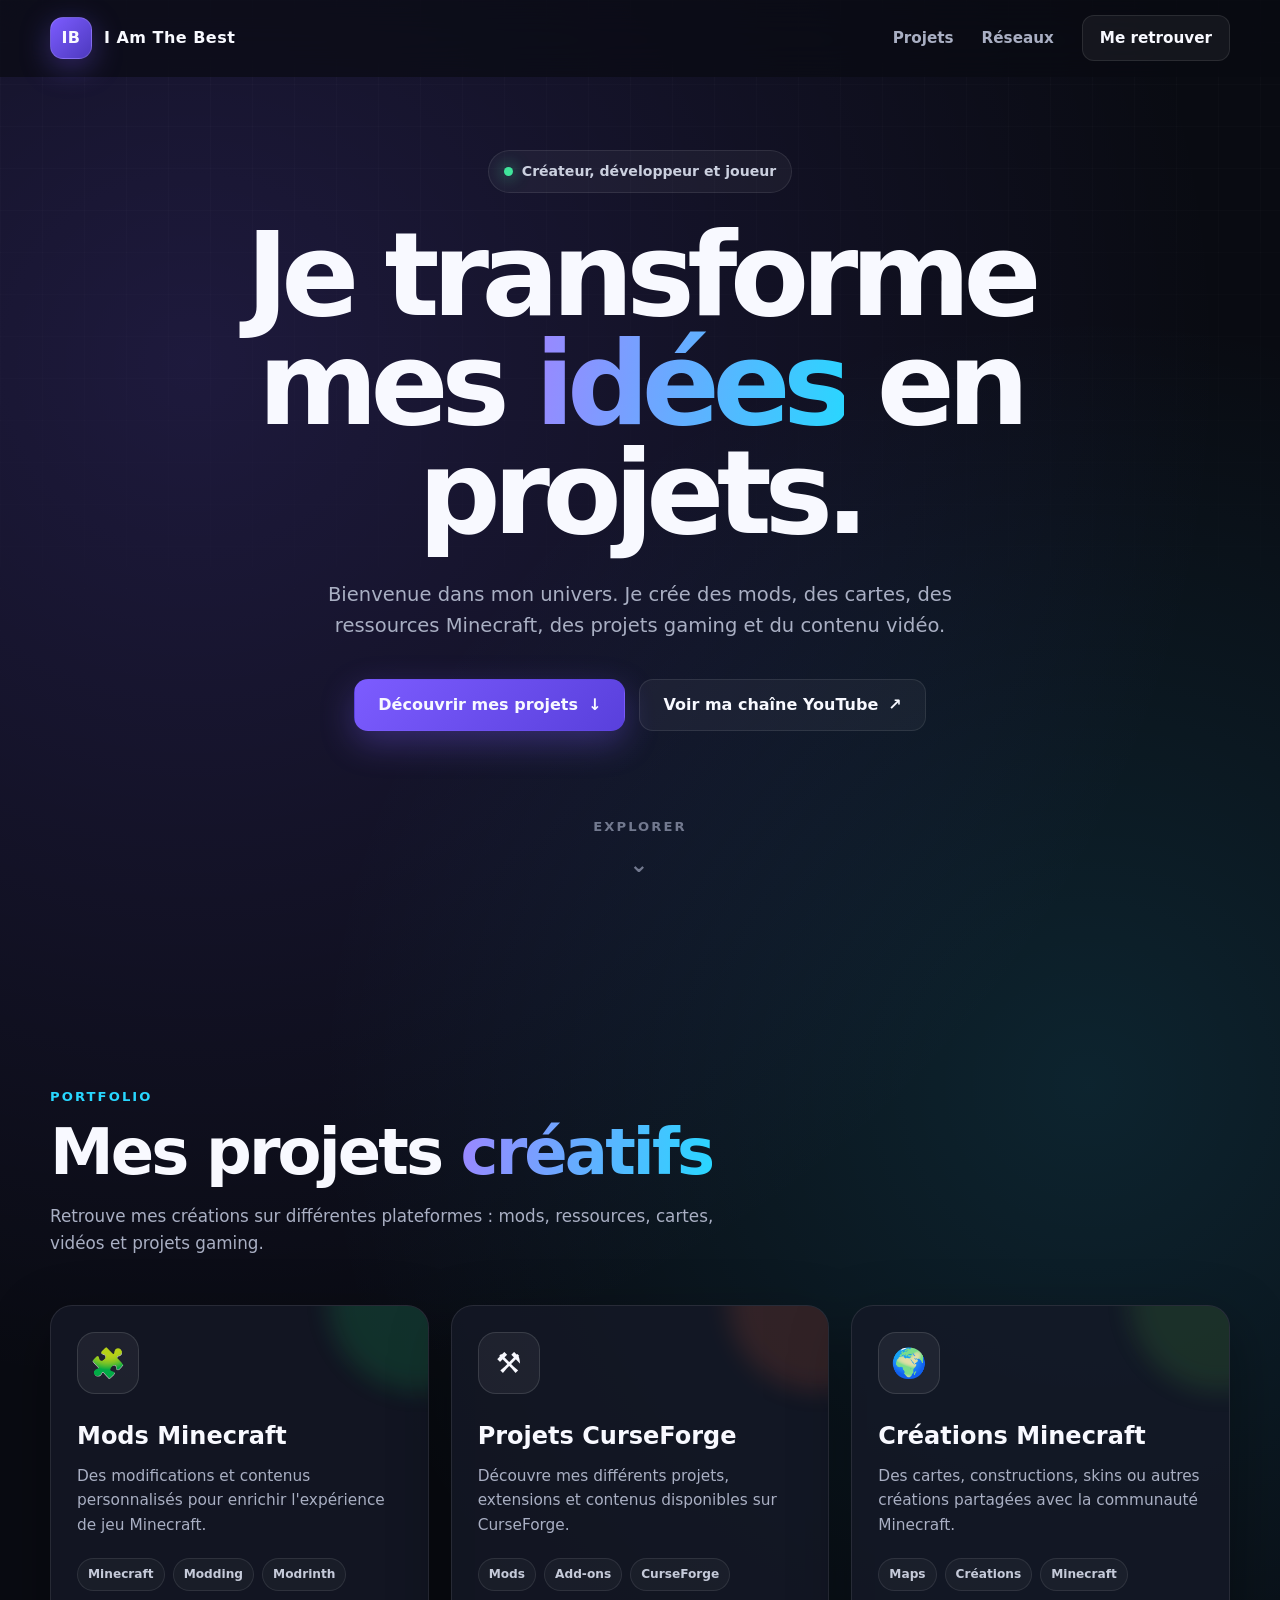
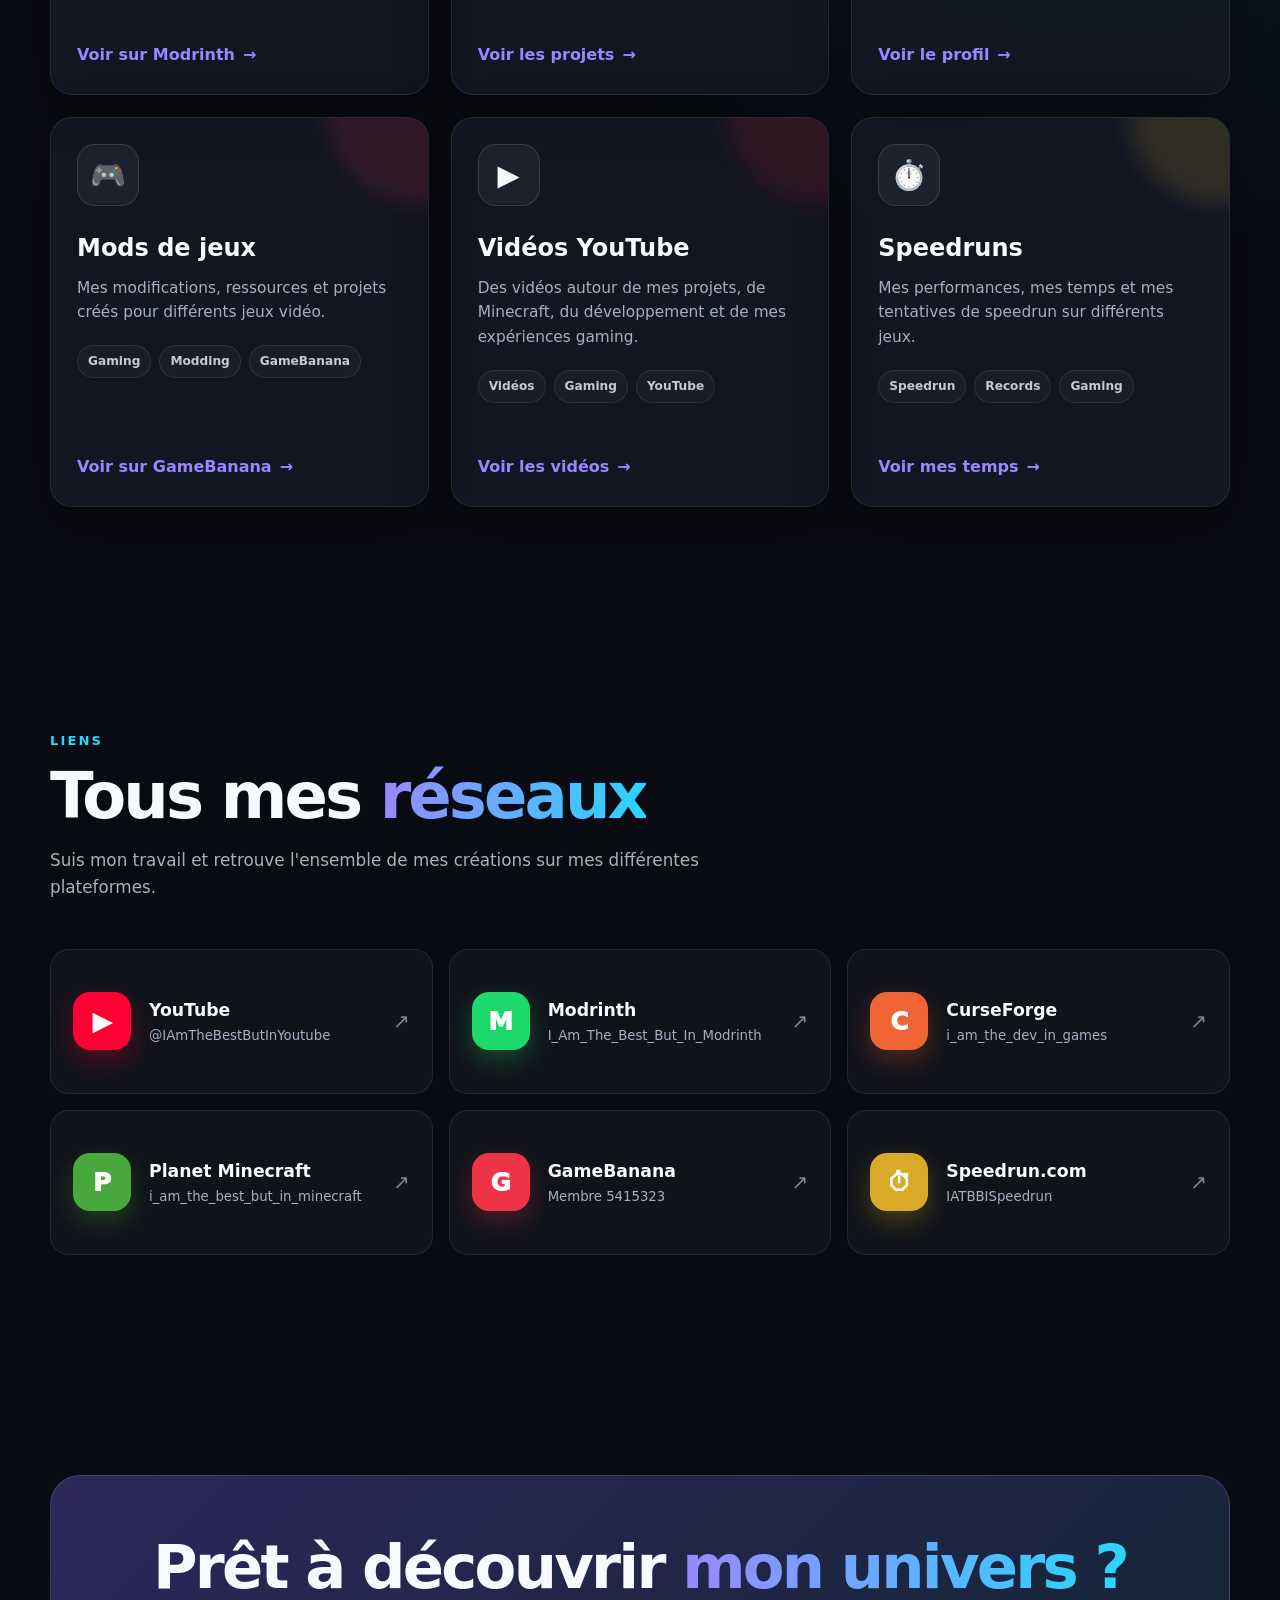
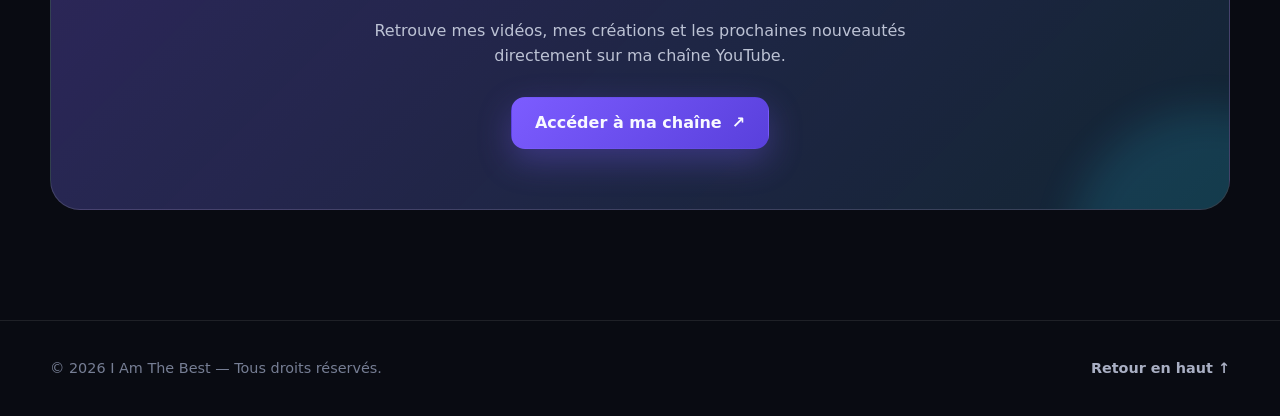
==== index.html @ abf49979 "The First Version" ====
<!DOCTYPE html>
<html lang="fr">
<head>
    <meta charset="UTF-8">

    <meta
        name="viewport"
        content="width=device-width, initial-scale=1.0"
    >

    <meta
        name="description"
        content="Découvrez mes projets, créations Minecraft, mods, jeux et speedruns."
    >

    <meta name="theme-color" content="#090b12">

    <title>I Am The Best — Projets & Réseaux</title>

    <style>
        /* =========================
           VARIABLES
        ========================== */

        :root {
            --background: #090b12;
            --background-secondary: #10131e;
            --card: rgba(21, 25, 39, 0.78);
            --card-hover: rgba(27, 32, 50, 0.95);

            --text: #f8f9ff;
            --text-secondary: #a9afc3;

            --primary: #7c5cff;
            --primary-light: #9c86ff;
            --secondary: #28d7ff;

            --border: rgba(255, 255, 255, 0.09);
            --shadow: 0 20px 60px rgba(0, 0, 0, 0.35);

            --radius: 22px;
            --max-width: 1180px;
        }

        /* =========================
           BASE
        ========================== */

        * {
            box-sizing: border-box;
            margin: 0;
            padding: 0;
        }

        html {
            scroll-behavior: smooth;
            scroll-padding-top: 100px;
        }

        body {
            min-height: 100vh;
            overflow-x: hidden;

            color: var(--text);
            background:
                radial-gradient(
                    circle at 15% 10%,
                    rgba(124, 92, 255, 0.18),
                    transparent 30%
                ),
                radial-gradient(
                    circle at 85% 30%,
                    rgba(40, 215, 255, 0.12),
                    transparent 28%
                ),
                var(--background);

            font-family:
                Inter,
                ui-sans-serif,
                system-ui,
                -apple-system,
                BlinkMacSystemFont,
                "Segoe UI",
                sans-serif;

            line-height: 1.6;
        }

        body::before {
            content: "";
            position: fixed;
            inset: 0;
            z-index: -2;
            pointer-events: none;

            background-image:
                linear-gradient(
                    rgba(255, 255, 255, 0.018) 1px,
                    transparent 1px
                ),
                linear-gradient(
                    90deg,
                    rgba(255, 255, 255, 0.018) 1px,
                    transparent 1px
                );

            background-size: 42px 42px;
            mask-image: linear-gradient(to bottom, black, transparent 90%);
        }

        a {
            color: inherit;
            text-decoration: none;
        }

        button,
        a {
            -webkit-tap-highlight-color: transparent;
        }

        img {
            display: block;
            max-width: 100%;
        }

        .container {
            width: min(calc(100% - 40px), var(--max-width));
            margin-inline: auto;
        }

        .gradient-text {
            color: transparent;
            background: linear-gradient(
                100deg,
                var(--primary-light),
                var(--secondary)
            );
            background-clip: text;
            -webkit-background-clip: text;
        }

        /* =========================
           NAVIGATION
        ========================== */

        .navbar {
            position: fixed;
            top: 0;
            left: 0;
            right: 0;
            z-index: 1000;

            border-bottom: 1px solid transparent;
            background: rgba(9, 11, 18, 0.68);
            backdrop-filter: blur(18px);
            -webkit-backdrop-filter: blur(18px);

            transition:
                border-color 0.25s ease,
                background 0.25s ease;
        }

        .navbar.scrolled {
            border-color: var(--border);
            background: rgba(9, 11, 18, 0.9);
        }

        .nav-content {
            min-height: 76px;
            display: flex;
            align-items: center;
            justify-content: space-between;
            gap: 24px;
        }

        .logo {
            display: inline-flex;
            align-items: center;
            gap: 12px;

            font-size: 1rem;
            font-weight: 900;
            letter-spacing: 0.03em;
        }

        .logo-icon {
            width: 42px;
            height: 42px;
            display: grid;
            place-items: center;

            border: 1px solid rgba(255, 255, 255, 0.15);
            border-radius: 13px;

            background: linear-gradient(
                135deg,
                var(--primary),
                #4d39be
            );

            box-shadow: 0 8px 30px rgba(124, 92, 255, 0.35);
        }

        .nav-links {
            display: flex;
            align-items: center;
            gap: 28px;

            color: var(--text-secondary);
            font-size: 0.95rem;
            font-weight: 700;
        }

        .nav-links a {
            transition: color 0.2s ease;
        }

        .nav-links a:hover {
            color: var(--text);
        }

        .nav-button {
            padding: 10px 17px;
            color: var(--text) !important;
            border: 1px solid var(--border);
            border-radius: 12px;
            background: rgba(255, 255, 255, 0.05);

            transition:
                transform 0.2s ease,
                background 0.2s ease !important;
        }

        .nav-button:hover {
            transform: translateY(-2px);
            background: rgba(255, 255, 255, 0.1);
        }

        /* =========================
           HERO
        ========================== */

        .hero {
            min-height: 100vh;
            padding: 150px 0 90px;

            display: flex;
            align-items: center;
            text-align: center;
        }

        .hero-content {
            max-width: 900px;
            margin-inline: auto;
        }

        .status {
            width: fit-content;
            margin: 0 auto 28px;
            padding: 9px 15px;

            display: flex;
            align-items: center;
            gap: 9px;

            color: #cbd0df;
            border: 1px solid var(--border);
            border-radius: 999px;
            background: rgba(255, 255, 255, 0.045);

            font-size: 0.88rem;
            font-weight: 750;
        }

        .status-dot {
            width: 9px;
            height: 9px;
            flex: 0 0 auto;

            border-radius: 50%;
            background: #40e49b;
            box-shadow: 0 0 16px rgba(64, 228, 155, 0.8);

            animation: pulse 2s infinite;
        }

        @keyframes pulse {
            50% {
                opacity: 0.45;
                transform: scale(0.8);
            }
        }

        .hero h1 {
            max-width: 850px;
            margin: 0 auto;

            font-size: clamp(3.1rem, 9vw, 7.3rem);
            line-height: 0.95;
            letter-spacing: -0.065em;
        }

        .hero-description {
            max-width: 680px;
            margin: 30px auto 0;

            color: var(--text-secondary);
            font-size: clamp(1rem, 2vw, 1.22rem);
        }

        .hero-actions {
            margin-top: 38px;

            display: flex;
            justify-content: center;
            flex-wrap: wrap;
            gap: 14px;
        }

        .button {
            min-height: 52px;
            padding: 0 23px;

            display: inline-flex;
            align-items: center;
            justify-content: center;
            gap: 10px;

            border: 1px solid var(--border);
            border-radius: 14px;

            font-weight: 850;

            transition:
                transform 0.2s ease,
                box-shadow 0.2s ease,
                background 0.2s ease;
        }

        .button:hover {
            transform: translateY(-3px);
        }

        .button-primary {
            border-color: transparent;
            background: linear-gradient(
                135deg,
                var(--primary),
                #5940dc
            );

            box-shadow: 0 12px 34px rgba(124, 92, 255, 0.32);
        }

        .button-primary:hover {
            box-shadow: 0 16px 40px rgba(124, 92, 255, 0.44);
        }

        .button-secondary {
            background: rgba(255, 255, 255, 0.045);
        }

        .button-secondary:hover {
            background: rgba(255, 255, 255, 0.09);
        }

        .scroll-indicator {
            margin-top: 85px;
            color: #72798f;
            font-size: 0.82rem;
            font-weight: 800;
            letter-spacing: 0.16em;
            text-transform: uppercase;
        }

        .scroll-arrow {
            display: block;
            margin-top: 10px;
            font-size: 1.4rem;
            animation: bounce 1.6s infinite;
        }

        @keyframes bounce {
            50% {
                transform: translateY(8px);
            }
        }

        /* =========================
           SECTIONS
        ========================== */

        .section {
            padding: 110px 0;
        }

        .section-heading {
            max-width: 680px;
            margin-bottom: 48px;
        }

        .section-label {
            display: inline-block;
            margin-bottom: 12px;

            color: var(--secondary);
            font-size: 0.82rem;
            font-weight: 900;
            letter-spacing: 0.16em;
            text-transform: uppercase;
        }

        .section-heading h2 {
            font-size: clamp(2.2rem, 5vw, 4rem);
            line-height: 1.05;
            letter-spacing: -0.045em;
        }

        .section-heading p {
            margin-top: 17px;
            color: var(--text-secondary);
            font-size: 1.05rem;
        }

        /* =========================
           PROJECTS
        ========================== */

        .projects-grid {
            display: grid;
            grid-template-columns: repeat(3, 1fr);
            gap: 22px;
        }

        .project-card {
            min-height: 390px;
            padding: 26px;

            display: flex;
            flex-direction: column;

            overflow: hidden;
            position: relative;

            border: 1px solid var(--border);
            border-radius: var(--radius);
            background: var(--card);
            box-shadow: var(--shadow);

            transition:
                transform 0.3s ease,
                border-color 0.3s ease,
                background 0.3s ease;
        }

        .project-card::before {
            content: "";
            width: 180px;
            height: 180px;

            position: absolute;
            top: -95px;
            right: -80px;

            border-radius: 50%;
            background: var(--project-color, var(--primary));
            opacity: 0.14;
            filter: blur(12px);
        }

        .project-card:hover {
            transform: translateY(-8px);
            border-color: rgba(156, 134, 255, 0.38);
            background: var(--card-hover);
        }

        .project-icon {
            width: 62px;
            height: 62px;
            display: grid;
            place-items: center;

            position: relative;
            z-index: 1;

            border: 1px solid rgba(255, 255, 255, 0.12);
            border-radius: 18px;
            background: rgba(255, 255, 255, 0.055);

            font-size: 1.8rem;
        }

        .project-card h3 {
            margin-top: 28px;
            font-size: 1.5rem;
            line-height: 1.2;
        }

        .project-card p {
            margin-top: 13px;
            color: var(--text-secondary);
            font-size: 0.96rem;
        }

        .tags {
            margin-top: 20px;

            display: flex;
            flex-wrap: wrap;
            gap: 8px;
        }

        .tag {
            padding: 6px 10px;

            color: #c5cad9;
            border: 1px solid var(--border);
            border-radius: 999px;
            background: rgba(255, 255, 255, 0.035);

            font-size: 0.76rem;
            font-weight: 800;
        }

        .project-link {
            margin-top: auto;
            padding-top: 26px;

            display: inline-flex;
            align-items: center;
            gap: 8px;

            color: var(--primary-light);
            font-weight: 850;
        }

        .project-link span {
            transition: transform 0.2s ease;
        }

        .project-link:hover span {
            transform: translateX(5px);
        }

        /* =========================
           SOCIAL NETWORKS
        ========================== */

        .socials-section {
            position: relative;
        }

        .socials-grid {
            display: grid;
            grid-template-columns: repeat(3, 1fr);
            gap: 16px;
        }

        .social-card {
            min-height: 145px;
            padding: 22px;

            display: flex;
            align-items: center;
            gap: 18px;

            border: 1px solid var(--border);
            border-radius: 19px;
            background: rgba(255, 255, 255, 0.035);

            transition:
                transform 0.25s ease,
                border-color 0.25s ease,
                background 0.25s ease;
        }

        .social-card:hover {
            transform: translateY(-5px);
            border-color: var(--social-color);
            background: rgba(255, 255, 255, 0.065);
        }

        .social-icon {
            width: 58px;
            height: 58px;
            flex: 0 0 auto;

            display: grid;
            place-items: center;

            color: white;
            border-radius: 17px;
            background: var(--social-color);

            font-size: 1.55rem;
            font-weight: 950;

            box-shadow: 0 10px 25px color-mix(
                in srgb,
                var(--social-color) 28%,
                transparent
            );
        }

        .social-information {
            min-width: 0;
        }

        .social-information h3 {
            font-size: 1.08rem;
        }

        .social-information p {
            max-width: 100%;
            overflow: hidden;

            color: var(--text-secondary);
            font-size: 0.83rem;
            text-overflow: ellipsis;
            white-space: nowrap;
        }

        .social-arrow {
            margin-left: auto;
            color: #7f869c;
            font-size: 1.25rem;

            transition:
                color 0.2s ease,
                transform 0.2s ease;
        }

        .social-card:hover .social-arrow {
            color: white;
            transform: translate(3px, -3px);
        }

        /* =========================
           CONTACT BANNER
        ========================== */

        .contact-banner {
            padding: 60px;
            overflow: hidden;
            position: relative;

            border: 1px solid rgba(255, 255, 255, 0.13);
            border-radius: 30px;

            background:
                linear-gradient(
                    135deg,
                    rgba(124, 92, 255, 0.27),
                    rgba(40, 215, 255, 0.09)
                ),
                var(--background-secondary);

            text-align: center;
        }

        .contact-banner::after {
            content: "";
            width: 280px;
            height: 280px;

            position: absolute;
            right: -120px;
            bottom: -180px;

            border-radius: 50%;
            background: var(--secondary);
            opacity: 0.13;
            filter: blur(20px);
        }

        .contact-banner h2 {
            position: relative;
            z-index: 1;

            font-size: clamp(2rem, 5vw, 3.8rem);
            line-height: 1.05;
            letter-spacing: -0.045em;
        }

        .contact-banner p {
            max-width: 620px;
            margin: 18px auto 28px;
            position: relative;
            z-index: 1;

            color: #bcc2d4;
        }

        .contact-banner .button {
            position: relative;
            z-index: 1;
        }

        /* =========================
           FOOTER
        ========================== */

        footer {
            padding: 36px 0;

            color: #767e94;
            border-top: 1px solid var(--border);

            font-size: 0.9rem;
        }

        .footer-content {
            display: flex;
            align-items: center;
            justify-content: space-between;
            gap: 20px;
        }

        .back-to-top {
            color: var(--text-secondary);
            font-weight: 750;
        }

        .back-to-top:hover {
            color: white;
        }

        /* =========================
           ANIMATIONS
        ========================== */

        .reveal {
            opacity: 0;
            transform: translateY(28px);

            transition:
                opacity 0.7s ease,
                transform 0.7s ease;
        }

        .reveal.visible {
            opacity: 1;
            transform: translateY(0);
        }

        /* =========================
           RESPONSIVE
        ========================== */

        @media (max-width: 950px) {
            .projects-grid {
                grid-template-columns: repeat(2, 1fr);
            }

            .socials-grid {
                grid-template-columns: repeat(2, 1fr);
            }
        }

        @media (max-width: 700px) {
            .container {
                width: min(calc(100% - 28px), var(--max-width));
            }

            .nav-links a:not(.nav-button) {
                display: none;
            }

            .hero {
                padding-top: 130px;
            }

            .hero h1 {
                font-size: clamp(3rem, 17vw, 5rem);
            }

            .section {
                padding: 80px 0;
            }

            .projects-grid,
            .socials-grid {
                grid-template-columns: 1fr;
            }

            .project-card {
                min-height: 340px;
            }

            .contact-banner {
                padding: 48px 22px;
                border-radius: 23px;
            }

            .footer-content {
                flex-direction: column;
                text-align: center;
            }
        }

        @media (prefers-reduced-motion: reduce) {
            *,
            *::before,
            *::after {
                scroll-behavior: auto !important;
                animation-duration: 0.01ms !important;
                animation-iteration-count: 1 !important;
                transition-duration: 0.01ms !important;
            }
        }
    </style>
</head>

<body id="accueil">

    <!-- Navigation -->
    <header class="navbar" id="navbar">
        <nav class="container nav-content" aria-label="Navigation principale">

            <a class="logo" href="#accueil" aria-label="Retour à l'accueil">
                <span class="logo-icon">IB</span>
                <span>I Am The Best</span>
            </a>

            <div class="nav-links">
                <a href="#projets">Projets</a>
                <a href="#reseaux">Réseaux</a>
                <a class="nav-button" href="#reseaux">
                    Me retrouver
                </a>
            </div>

        </nav>
    </header>

    <main>

        <!-- Hero -->
        <section class="hero">
            <div class="container hero-content">

                <div class="status">
                    <span class="status-dot"></span>
                    Créateur, développeur et joueur
                </div>

                <h1>
                    Je transforme mes
                    <span class="gradient-text">idées</span>
                    en projets.
                </h1>

                <p class="hero-description">
                    Bienvenue dans mon univers. Je crée des mods, des cartes,
                    des ressources Minecraft, des projets gaming et du contenu
                    vidéo.
                </p>

                <div class="hero-actions">
                    <a class="button button-primary" href="#projets">
                        Découvrir mes projets
                        <span aria-hidden="true">↓</span>
                    </a>

                    <a
                        class="button button-secondary"
                        href="https://www.youtube.com/@IAmTheBestButInYoutube"
                        target="_blank"
                        rel="noopener noreferrer"
                    >
                        Voir ma chaîne YouTube
                        <span aria-hidden="true">↗</span>
                    </a>
                </div>

                <div class="scroll-indicator" aria-hidden="true">
                    Explorer
                    <span class="scroll-arrow">⌄</span>
                </div>

            </div>
        </section>

        <!-- Projects -->
        <section class="section" id="projets">
            <div class="container">

                <div class="section-heading reveal">
                    <span class="section-label">Portfolio</span>

                    <h2>
                        Mes projets
                        <span class="gradient-text">créatifs</span>
                    </h2>

                    <p>
                        Retrouve mes créations sur différentes plateformes :
                        mods, ressources, cartes, vidéos et projets gaming.
                    </p>
                </div>

                <div class="projects-grid">

                    <article
                        class="project-card reveal"
                        style="--project-color: #1bd96a;"
                    >
                        <div class="project-icon" aria-hidden="true">🧩</div>

                        <h3>Mods Minecraft</h3>

                        <p>
                            Des modifications et contenus personnalisés pour
                            enrichir l'expérience de jeu Minecraft.
                        </p>

                        <div class="tags">
                            <span class="tag">Minecraft</span>
                            <span class="tag">Modding</span>
                            <span class="tag">Modrinth</span>
                        </div>

                        <a
                            class="project-link"
                            href="https://modrinth.com/user/I_Am_The_Best_But_In_Modrinth"
                            target="_blank"
                            rel="noopener noreferrer"
                        >
                            Voir sur Modrinth
                            <span aria-hidden="true">→</span>
                        </a>
                    </article>

                    <article
                        class="project-card reveal"
                        style="--project-color: #f16436;"
                    >
                        <div class="project-icon" aria-hidden="true">⚒️</div>

                        <h3>Projets CurseForge</h3>

                        <p>
                            Découvre mes différents projets, extensions et
                            contenus disponibles sur CurseForge.
                        </p>

                        <div class="tags">
                            <span class="tag">Mods</span>
                            <span class="tag">Add-ons</span>
                            <span class="tag">CurseForge</span>
                        </div>

                        <a
                            class="project-link"
                            href="https://www.curseforge.com/members/i_am_the_dev_in_games/projects"
                            target="_blank"
                            rel="noopener noreferrer"
                        >
                            Voir les projets
                            <span aria-hidden="true">→</span>
                        </a>
                    </article>

                    <article
                        class="project-card reveal"
                        style="--project-color: #56bd45;"
                    >
                        <div class="project-icon" aria-hidden="true">🌍</div>

                        <h3>Créations Minecraft</h3>

                        <p>
                            Des cartes, constructions, skins ou autres créations
                            partagées avec la communauté Minecraft.
                        </p>

                        <div class="tags">
                            <span class="tag">Maps</span>
                            <span class="tag">Créations</span>
                            <span class="tag">Minecraft</span>
                        </div>

                        <a
                            class="project-link"
                            href="https://www.planetminecraft.com/member/i_am_the_best_but_in_minecraft/"
                            target="_blank"
                            rel="noopener noreferrer"
                        >
                            Voir le profil
                            <span aria-hidden="true">→</span>
                        </a>
                    </article>

                    <article
                        class="project-card reveal"
                        style="--project-color: #ff374f;"
                    >
                        <div class="project-icon" aria-hidden="true">🎮</div>

                        <h3>Mods de jeux</h3>

                        <p>
                            Mes modifications, ressources et projets créés pour
                            différents jeux vidéo.
                        </p>

                        <div class="tags">
                            <span class="tag">Gaming</span>
                            <span class="tag">Modding</span>
                            <span class="tag">GameBanana</span>
                        </div>

                        <a
                            class="project-link"
                            href="https://gamebanana.com/members/5415323"
                            target="_blank"
                            rel="noopener noreferrer"
                        >
                            Voir sur GameBanana
                            <span aria-hidden="true">→</span>
                        </a>
                    </article>

                    <article
                        class="project-card reveal"
                        style="--project-color: #e92525;"
                    >
                        <div class="project-icon" aria-hidden="true">▶️</div>

                        <h3>Vidéos YouTube</h3>

                        <p>
                            Des vidéos autour de mes projets, de Minecraft,
                            du développement et de mes expériences gaming.
                        </p>

                        <div class="tags">
                            <span class="tag">Vidéos</span>
                            <span class="tag">Gaming</span>
                            <span class="tag">YouTube</span>
                        </div>

                        <a
                            class="project-link"
                            href="https://www.youtube.com/@IAmTheBestButInYoutube"
                            target="_blank"
                            rel="noopener noreferrer"
                        >
                            Voir les vidéos
                            <span aria-hidden="true">→</span>
                        </a>
                    </article>

                    <article
                        class="project-card reveal"
                        style="--project-color: #f6c744;"
                    >
                        <div class="project-icon" aria-hidden="true">⏱️</div>

                        <h3>Speedruns</h3>

                        <p>
                            Mes performances, mes temps et mes tentatives
                            de speedrun sur différents jeux.
                        </p>

                        <div class="tags">
                            <span class="tag">Speedrun</span>
                            <span class="tag">Records</span>
                            <span class="tag">Gaming</span>
                        </div>

                        <a
                            class="project-link"
                            href="https://www.speedrun.com/users/IATBBISpeedrun"
                            target="_blank"
                            rel="noopener noreferrer"
                        >
                            Voir mes temps
                            <span aria-hidden="true">→</span>
                        </a>
                    </article>

                </div>
            </div>
        </section>

        <!-- Social networks -->
        <section class="section socials-section" id="reseaux">
            <div class="container">

                <div class="section-heading reveal">
                    <span class="section-label">Liens</span>

                    <h2>
                        Tous mes
                        <span class="gradient-text">réseaux</span>
                    </h2>

                    <p>
                        Suis mon travail et retrouve l'ensemble de mes créations
                        sur mes différentes plateformes.
                    </p>
                </div>

                <div class="socials-grid">

                    <a
                        class="social-card reveal"
                        style="--social-color: #ff0033;"
                        href="https://www.youtube.com/@IAmTheBestButInYoutube"
                        target="_blank"
                        rel="noopener noreferrer"
                        aria-label="Ouvrir mon profil YouTube"
                    >
                        <div class="social-icon">▶</div>

                        <div class="social-information">
                            <h3>YouTube</h3>
                            <p>@IAmTheBestButInYoutube</p>
                        </div>

                        <span class="social-arrow" aria-hidden="true">↗</span>
                    </a>

                    <a
                        class="social-card reveal"
                        style="--social-color: #1bd96a;"
                        href="https://modrinth.com/user/I_Am_The_Best_But_In_Modrinth"
                        target="_blank"
                        rel="noopener noreferrer"
                        aria-label="Ouvrir mon profil Modrinth"
                    >
                        <div class="social-icon">M</div>

                        <div class="social-information">
                            <h3>Modrinth</h3>
                            <p>I_Am_The_Best_But_In_Modrinth</p>
                        </div>

                        <span class="social-arrow" aria-hidden="true">↗</span>
                    </a>

                    <a
                        class="social-card reveal"
                        style="--social-color: #f16436;"
                        href="https://www.curseforge.com/members/i_am_the_dev_in_games/projects"
                        target="_blank"
                        rel="noopener noreferrer"
                        aria-label="Ouvrir mes projets CurseForge"
                    >
                        <div class="social-icon">C</div>

                        <div class="social-information">
                            <h3>CurseForge</h3>
                            <p>i_am_the_dev_in_games</p>
                        </div>

                        <span class="social-arrow" aria-hidden="true">↗</span>
                    </a>

                    <a
                        class="social-card reveal"
                        style="--social-color: #48a83b;"
                        href="https://www.planetminecraft.com/member/i_am_the_best_but_in_minecraft/"
                        target="_blank"
                        rel="noopener noreferrer"
                        aria-label="Ouvrir mon profil Planet Minecraft"
                    >
                        <div class="social-icon">P</div>

                        <div class="social-information">
                            <h3>Planet Minecraft</h3>
                            <p>i_am_the_best_but_in_minecraft</p>
                        </div>

                        <span class="social-arrow" aria-hidden="true">↗</span>
                    </a>

                    <a
                        class="social-card reveal"
                        style="--social-color: #ed3447;"
                        href="https://gamebanana.com/members/5415323"
                        target="_blank"
                        rel="noopener noreferrer"
                        aria-label="Ouvrir mon profil GameBanana"
                    >
                        <div class="social-icon">G</div>

                        <div class="social-information">
                            <h3>GameBanana</h3>
                            <p>Membre 5415323</p>
                        </div>

                        <span class="social-arrow" aria-hidden="true">↗</span>
                    </a>

                    <a
                        class="social-card reveal"
                        style="--social-color: #d9a928;"
                        href="https://www.speedrun.com/users/IATBBISpeedrun"
                        target="_blank"
                        rel="noopener noreferrer"
                        aria-label="Ouvrir mon profil Speedrun.com"
                    >
                        <div class="social-icon">⏱</div>

                        <div class="social-information">
                            <h3>Speedrun.com</h3>
                            <p>IATBBISpeedrun</p>
                        </div>

                        <span class="social-arrow" aria-hidden="true">↗</span>
                    </a>

                </div>
            </div>
        </section>

        <!-- Call to action -->
        <section class="section">
            <div class="container">

                <div class="contact-banner reveal">
                    <h2>
                        Prêt à découvrir
                        <span class="gradient-text">mon univers ?</span>
                    </h2>

                    <p>
                        Retrouve mes vidéos, mes créations et les prochaines
                        nouveautés directement sur ma chaîne YouTube.
                    </p>

                    <a
                        class="button button-primary"
                        href="https://www.youtube.com/@IAmTheBestButInYoutube"
                        target="_blank"
                        rel="noopener noreferrer"
                    >
                        Accéder à ma chaîne
                        <span aria-hidden="true">↗</span>
                    </a>
                </div>

            </div>
        </section>

    </main>

    <!-- Footer -->
    <footer>
        <div class="container footer-content">

            <p>
                © <span id="current-year"></span>
                I Am The Best — Tous droits réservés.
            </p>

            <a class="back-to-top" href="#accueil">
                Retour en haut ↑
            </a>

        </div>
    </footer>

    <script>
        // Année automatique dans le pied de page
        document.getElementById("current-year").textContent =
            new Date().getFullYear();

        // Apparence de la navigation pendant le défilement
        const navbar = document.getElementById("navbar");

        const updateNavbar = () => {
            navbar.classList.toggle("scrolled", window.scrollY > 20);
        };

        window.addEventListener("scroll", updateNavbar, { passive: true });
        updateNavbar();

        // Animation d'apparition des éléments
        const revealElements = document.querySelectorAll(".reveal");

        const observer = new IntersectionObserver(
            (entries) => {
                entries.forEach((entry) => {
                    if (entry.isIntersecting) {
                        entry.target.classList.add("visible");
                        observer.unobserve(entry.target);
                    }
                });
            },
            {
                threshold: 0.12
            }
        );

        revealElements.forEach((element, index) => {
            element.style.transitionDelay = `${(index % 3) * 80}ms`;
            observer.observe(element);
        });
    </script>

</body>
</html>
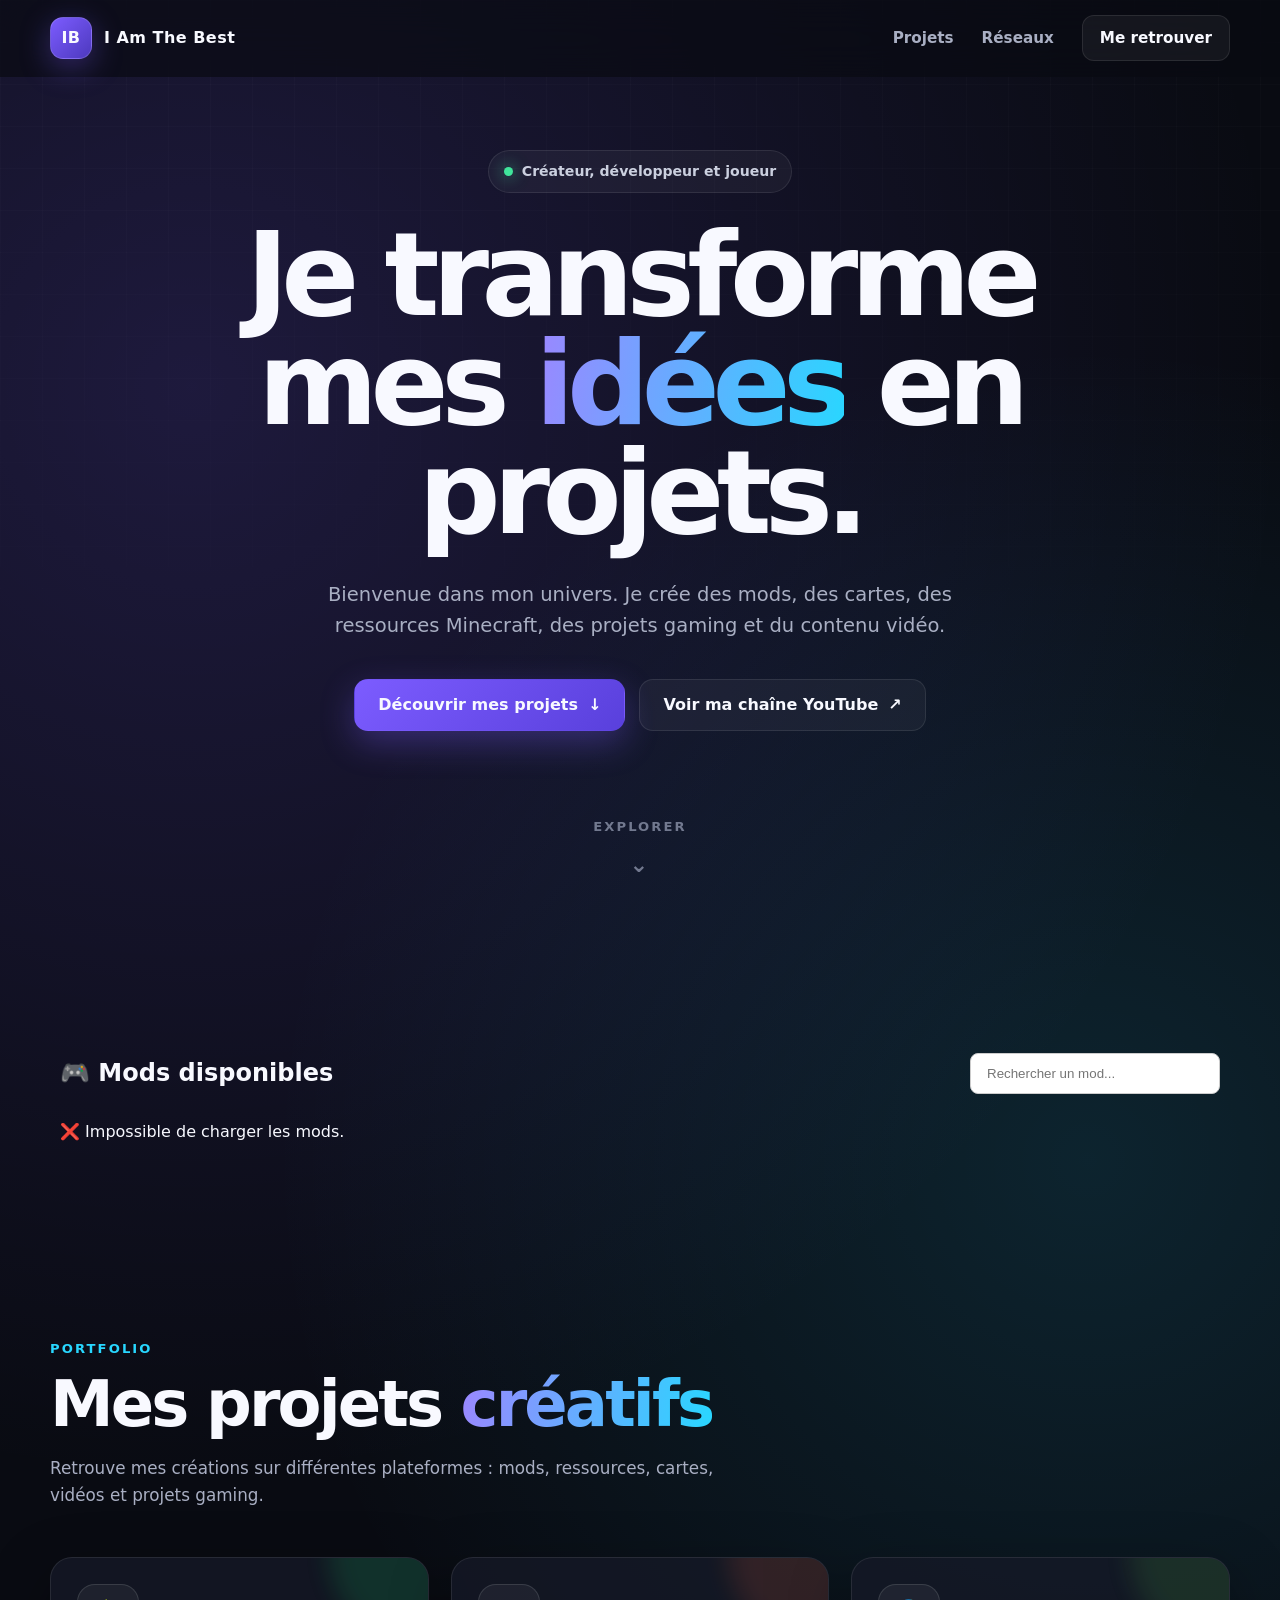
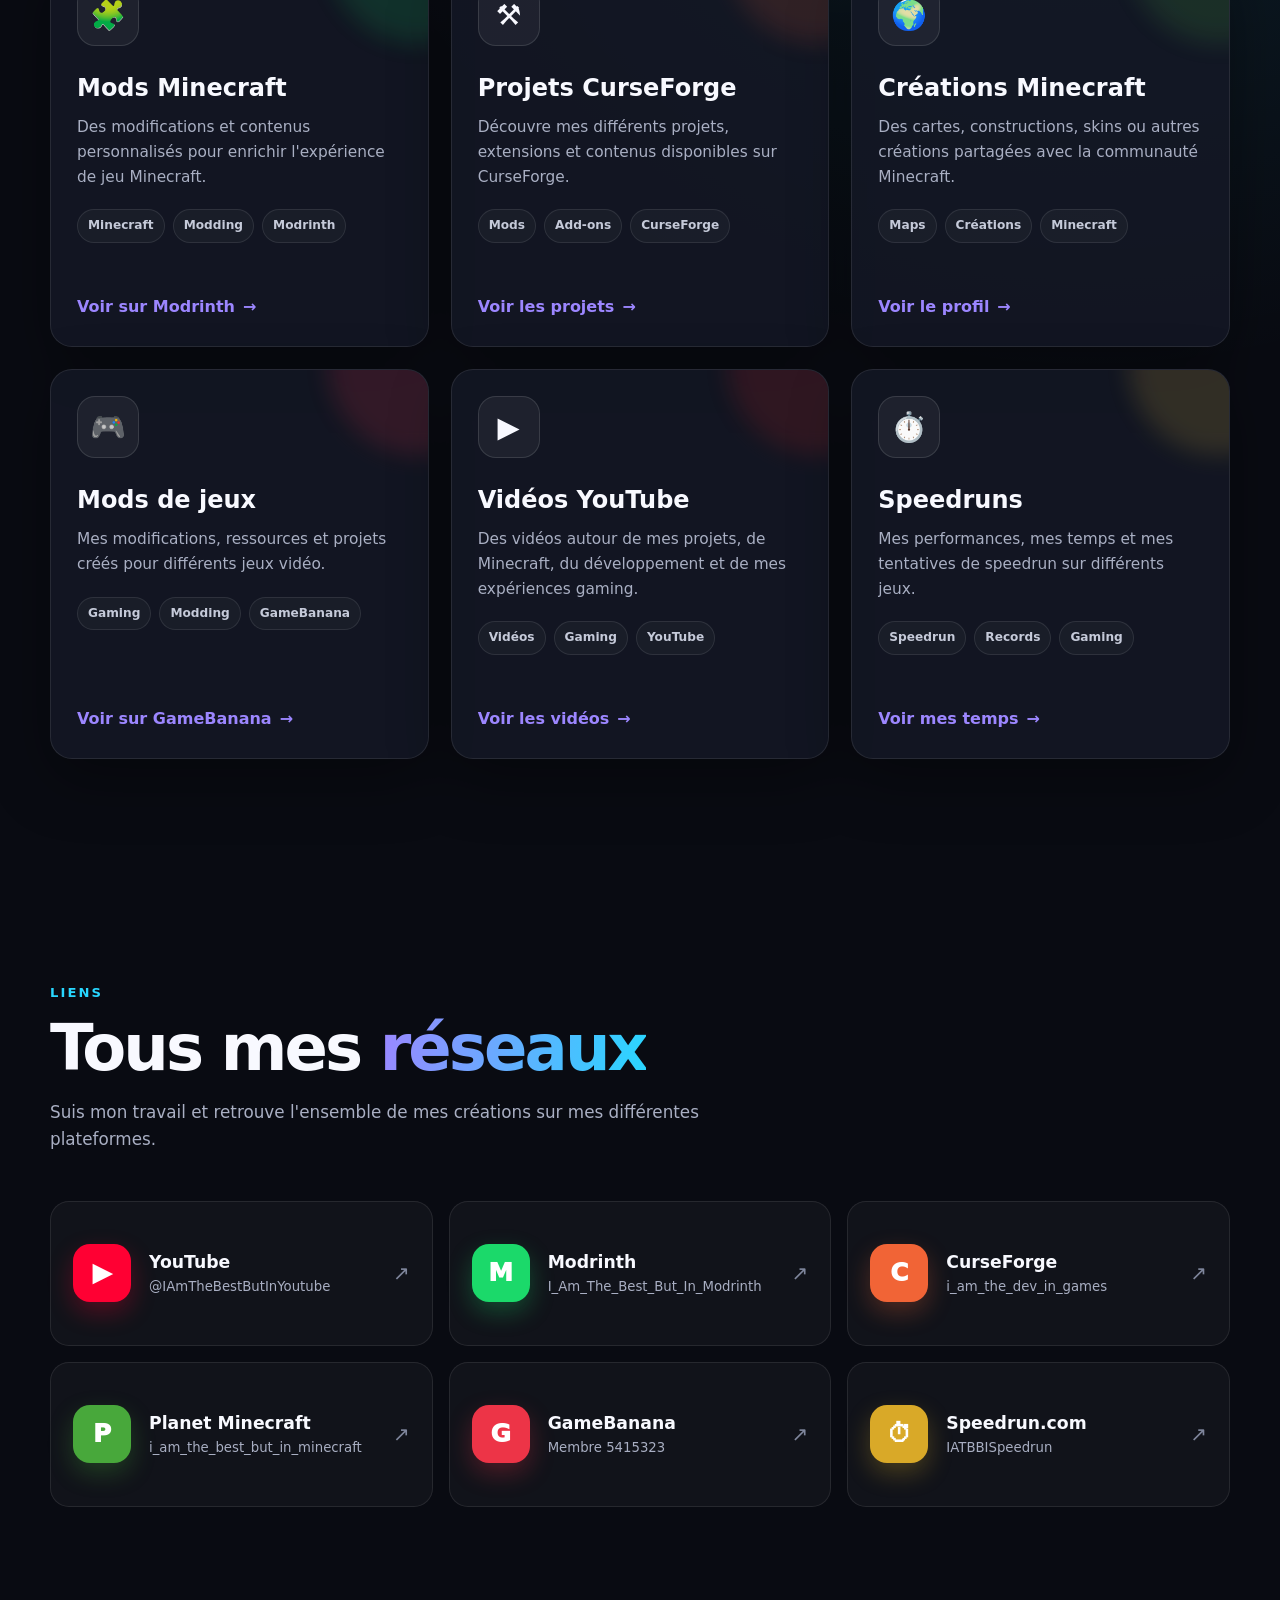
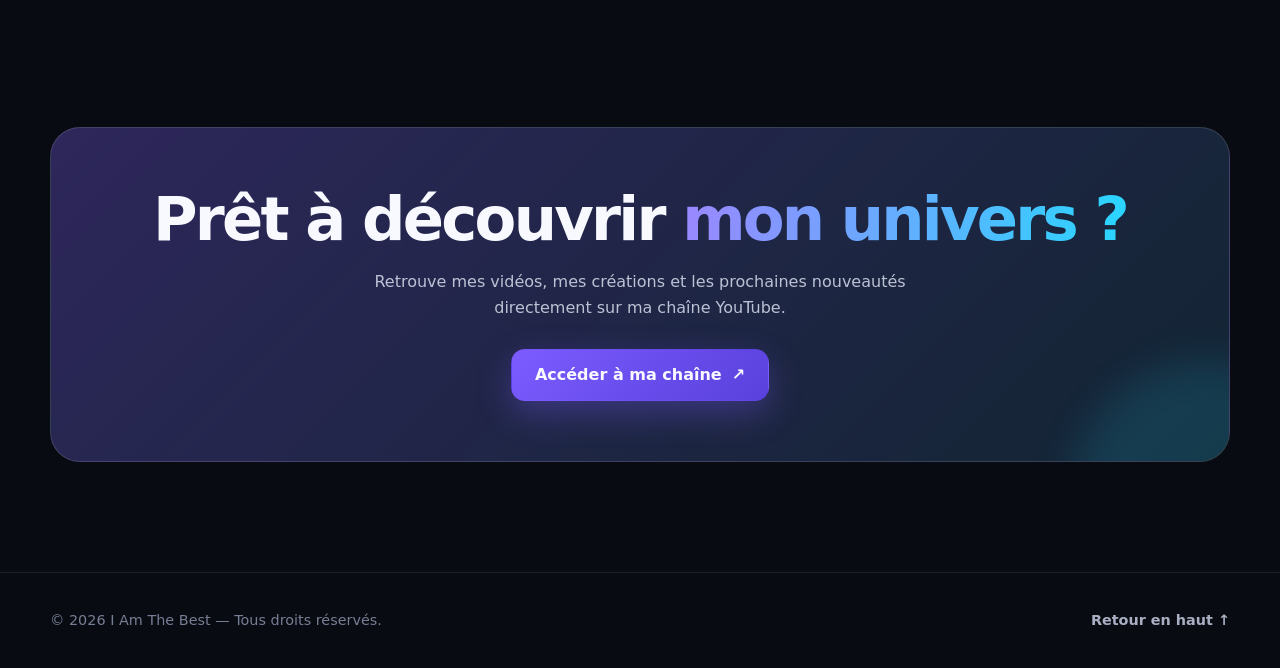
==== commit be882aec: "The First Version" ====
--- a/index.html
+++ b/index.html
@@ -18,6 +18,66 @@
     <title>I Am The Best — Projets & Réseaux</title>
 
     <style>
+    
+        .mods-section {
+  max-width: 1200px;
+  margin: 60px auto;
+  padding: 20px;
+}
+
+.section-header {
+  display: flex;
+  justify-content: space-between;
+  align-items: center;
+  gap: 20px;
+  margin-bottom: 25px;
+}
+
+#mods-search {
+  padding: 12px 16px;
+  border: 1px solid #ccc;
+  border-radius: 8px;
+  min-width: 250px;
+}
+
+.mods-grid {
+  display: grid;
+  grid-template-columns: repeat(auto-fill, minmax(260px, 1fr));
+  gap: 20px;
+}
+
+.mod-card {
+  padding: 20px;
+  border-radius: 14px;
+  background: #ffffff;
+  box-shadow: 0 4px 15px rgba(0, 0, 0, 0.12);
+}
+
+.mod-card h3 {
+  margin-top: 0;
+  word-break: break-word;
+}
+
+.mod-game {
+  color: #777;
+  font-size: 0.9rem;
+  margin-bottom: 15px;
+}
+
+.install-button {
+  display: inline-block;
+  padding: 10px 15px;
+  border-radius: 8px;
+  background: #5865f2;
+  color: white;
+  text-decoration: none;
+  font-weight: bold;
+}
+
+.install-button:hover {
+  background: #404ed0;
+} 
+
         /* =========================
            VARIABLES
         ========================== */
@@ -881,6 +941,20 @@
 
             </div>
         </section>
+        
+        <section id="mods" class="mods-section">
+  <div class="section-header">
+    <h2>🎮 Mods disponibles</h2>
+    <input
+      type="search"
+      id="mods-search"
+      placeholder="Rechercher un mod..."
+    />
+  </div>
+
+  <div id="mods-status">Chargement des mods...</div>
+  <div id="mods-list" class="mods-grid"></div>
+</section>
 
         <!-- Projects -->
         <section class="section" id="projets">
@@ -1301,6 +1375,88 @@
             element.style.transitionDelay = `${(index % 3) * 80}ms`;
             observer.observe(element);
         });
+        
+        const modsList = document.getElementById("mods-list");
+const modsStatus = document.getElementById("mods-status");
+const modsSearch = document.getElementById("mods-search");
+
+let allMods = [];
+
+async function loadMods() {
+  try {
+    const response = await fetch("data/mods-index.json");
+
+    if (!response.ok) {
+      throw new Error("Impossible de charger l'index des mods.");
+    }
+
+    const index = await response.json();
+
+    allMods = Array.isArray(index.files) ? index.files : [];
+
+    displayMods(allMods);
+  } catch (error) {
+    console.error(error);
+    modsStatus.textContent = "❌ Impossible de charger les mods.";
+  }
+}
+
+function displayMods(mods) {
+  modsList.innerHTML = "";
+
+  if (mods.length === 0) {
+    modsStatus.textContent = "Aucun mod disponible.";
+    return;
+  }
+
+  modsStatus.textContent = `${mods.length} fichier(s) disponible(s).`;
+
+  for (const mod of mods) {
+    const card = document.createElement("article");
+    card.className = "mod-card";
+
+    const title = document.createElement("h3");
+    title.textContent = mod.name;
+
+    const game = document.createElement("p");
+    game.className = "mod-game";
+    game.textContent = `Jeu : ${mod.game || "Non spécifié"}`;
+
+    const location = document.createElement("small");
+    location.textContent = mod.path;
+
+    const installButton = document.createElement("a");
+    installButton.className = "install-button";
+    installButton.textContent = "⬇️ Télécharger / Installer";
+    installButton.href = encodeURI(mod.path);
+    installButton.download = mod.name;
+    installButton.target = "_blank";
+    installButton.rel = "noopener";
+
+    card.appendChild(title);
+    card.appendChild(game);
+    card.appendChild(location);
+    card.appendChild(document.createElement("br"));
+    card.appendChild(document.createElement("br"));
+    card.appendChild(installButton);
+
+    modsList.appendChild(card);
+  }
+}
+
+modsSearch.addEventListener("input", () => {
+  const search = modsSearch.value.toLowerCase();
+
+  const filteredMods = allMods.filter((mod) =>
+    `${mod.name} ${mod.path} ${mod.game || ""}`
+      .toLowerCase()
+      .includes(search)
+  );
+
+  displayMods(filteredMods);
+});
+
+loadMods();
     </script>
 
 </body>
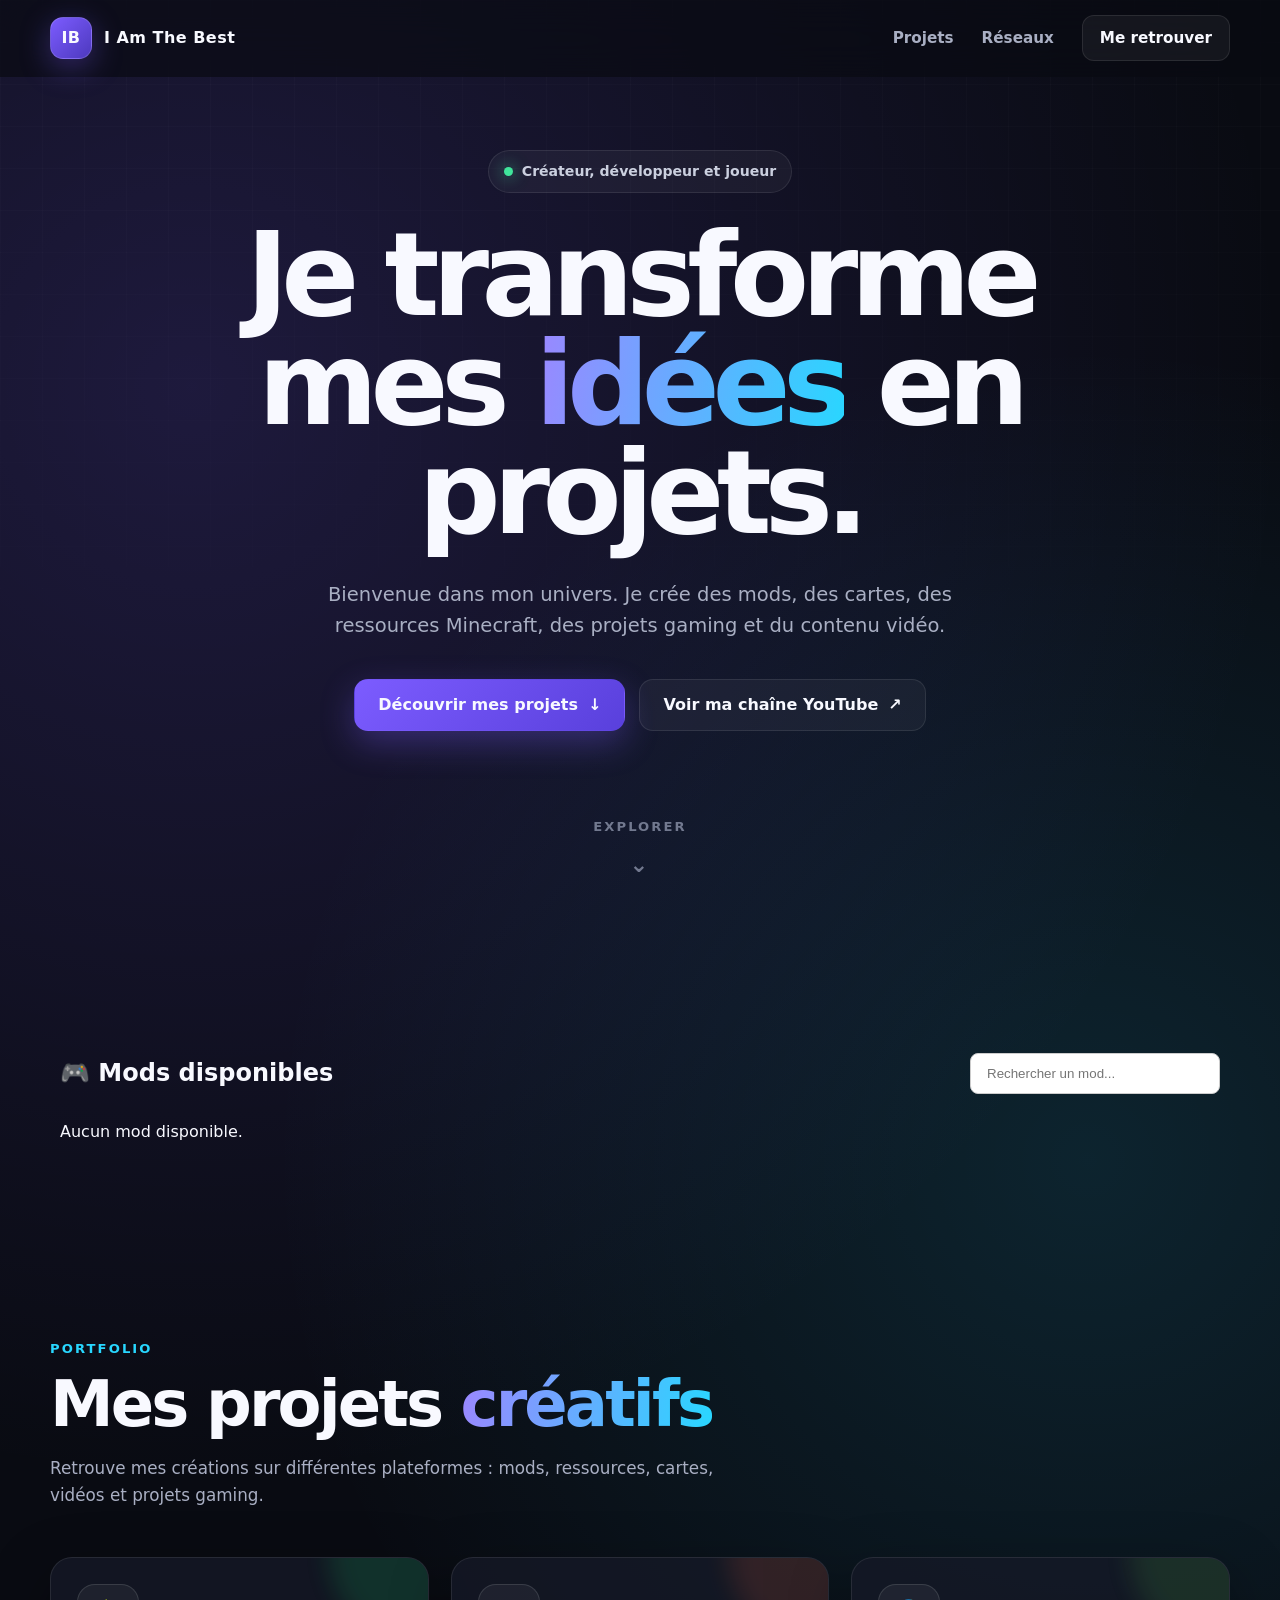
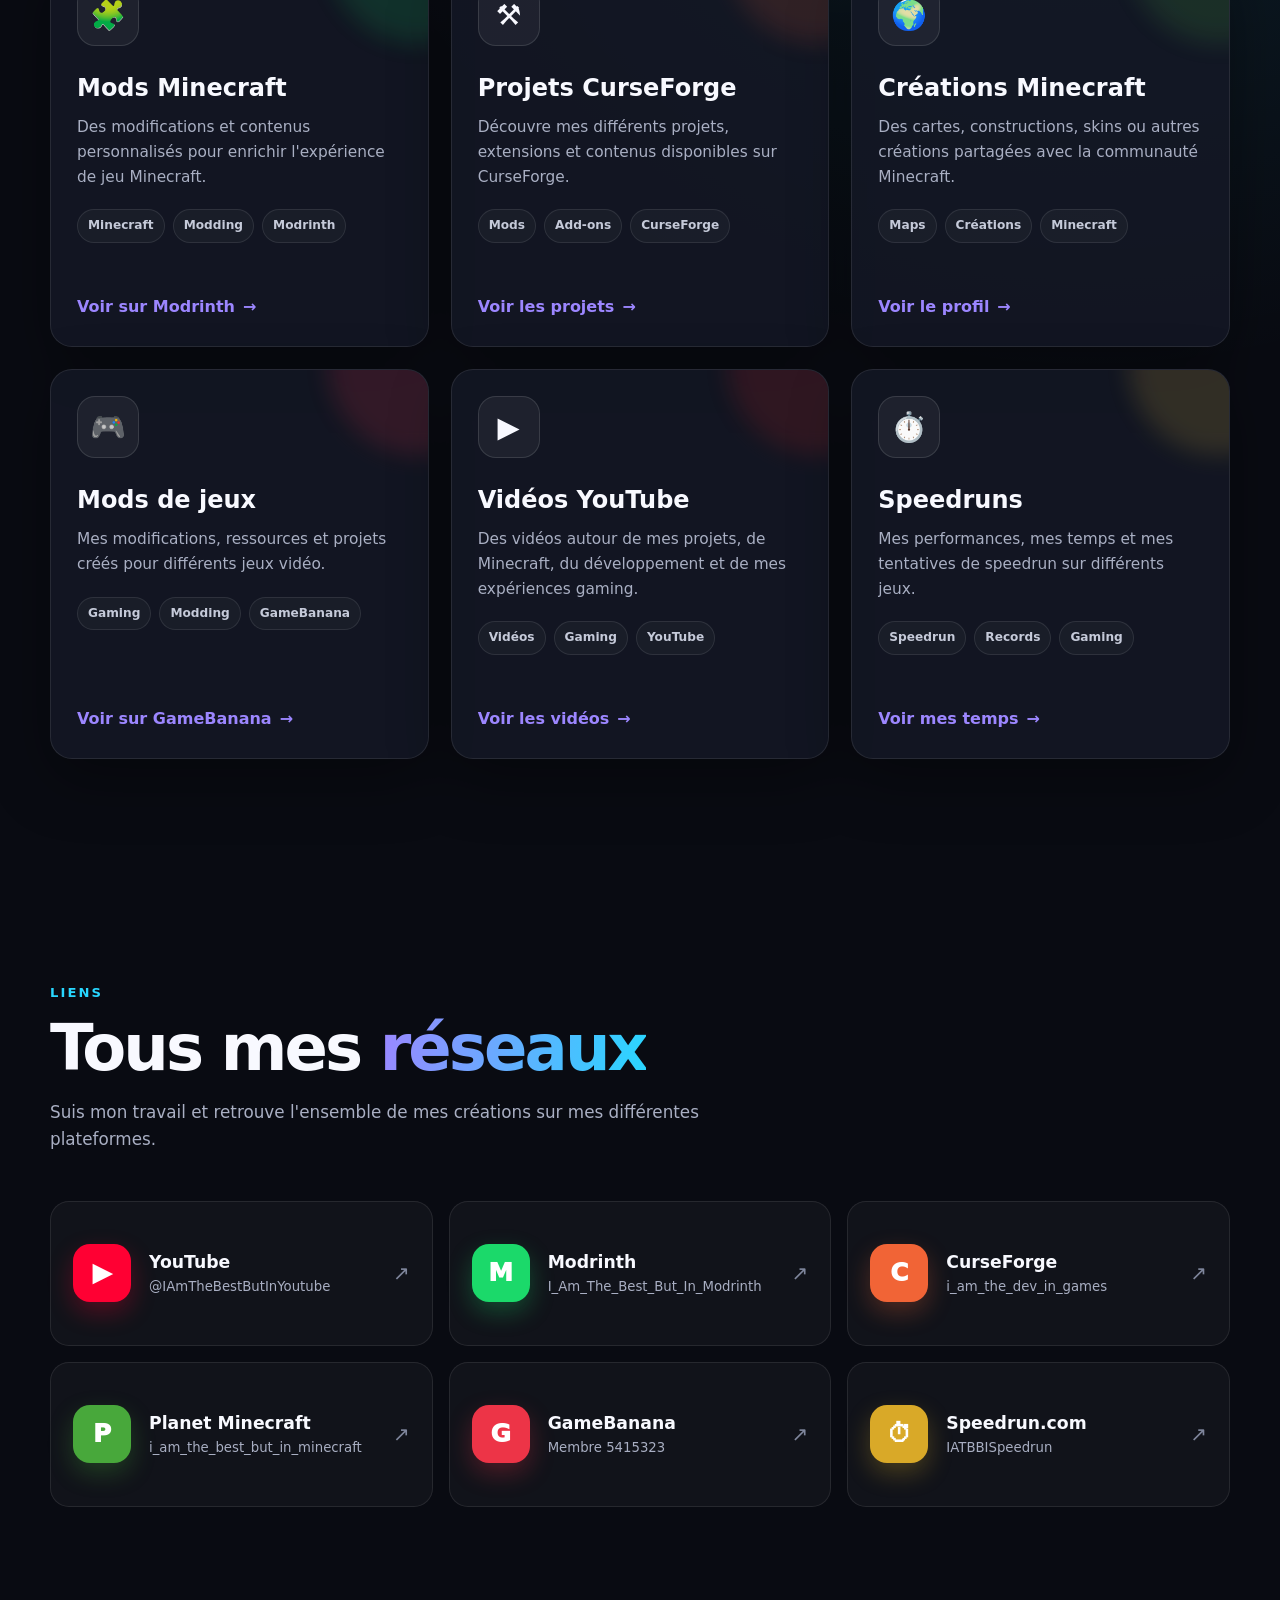
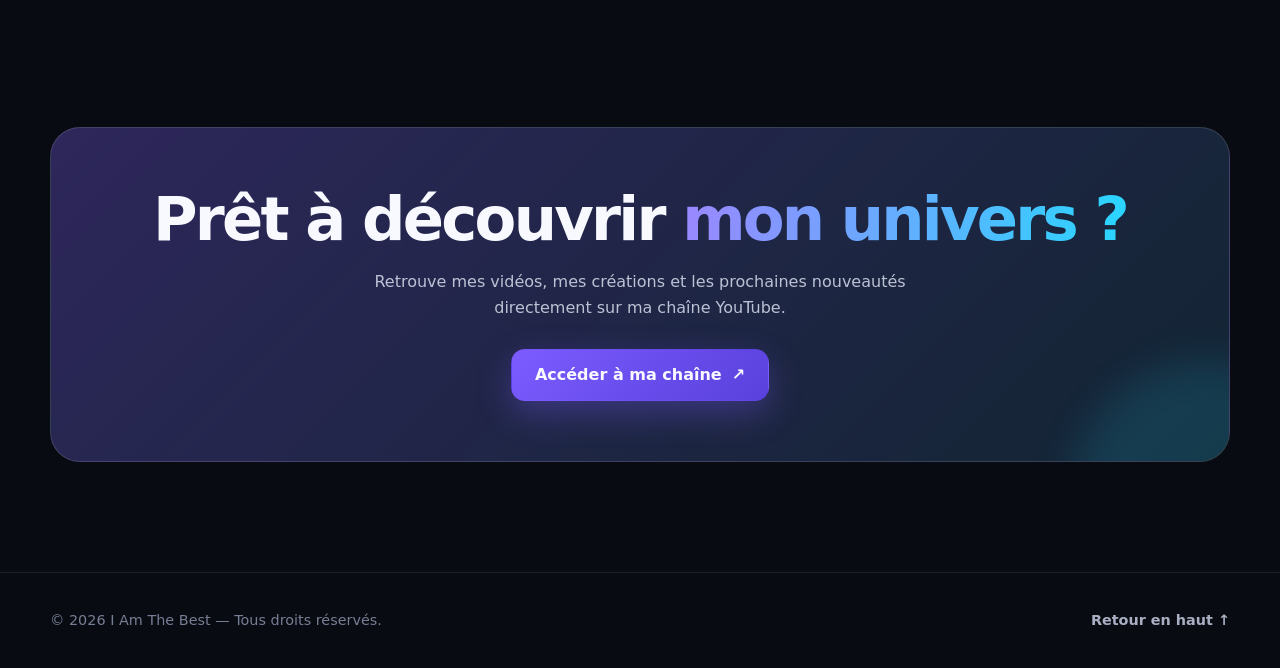
==== commit ffe6d30e: "More Bug fix" ====
--- a/index.html
+++ b/index.html
@@ -1384,20 +1384,38 @@
 
 async function loadMods() {
   try {
-    const response = await fetch("data/mods-index.json");
+    const response = await fetch(
+      `data/mods-index.json?timestamp=${Date.now()}`
+    );
 
     if (!response.ok) {
-      throw new Error("Impossible de charger l'index des mods.");
+      throw new Error(`Erreur HTTP ${response.status}`);
     }
 
-    const index = await response.json();
+    const text = await response.text();
+
+    if (!text.trim()) {
+      throw new Error("Le fichier mods-index.json est vide.");
+    }
+
+    let index;
+
+    try {
+      index = JSON.parse(text);
+    } catch {
+      throw new Error("Le fichier mods-index.json contient un JSON invalide.");
+    }
 
     allMods = Array.isArray(index.files) ? index.files : [];
 
     displayMods(allMods);
   } catch (error) {
-    console.error(error);
-    modsStatus.textContent = "❌ Impossible de charger les mods.";
+    console.error("Erreur de chargement des mods :", error);
+
+    modsStatus.textContent =
+      `❌ Impossible de charger les mods : ${error.message}`;
+
+    modsList.innerHTML = "";
   }
 }
 
